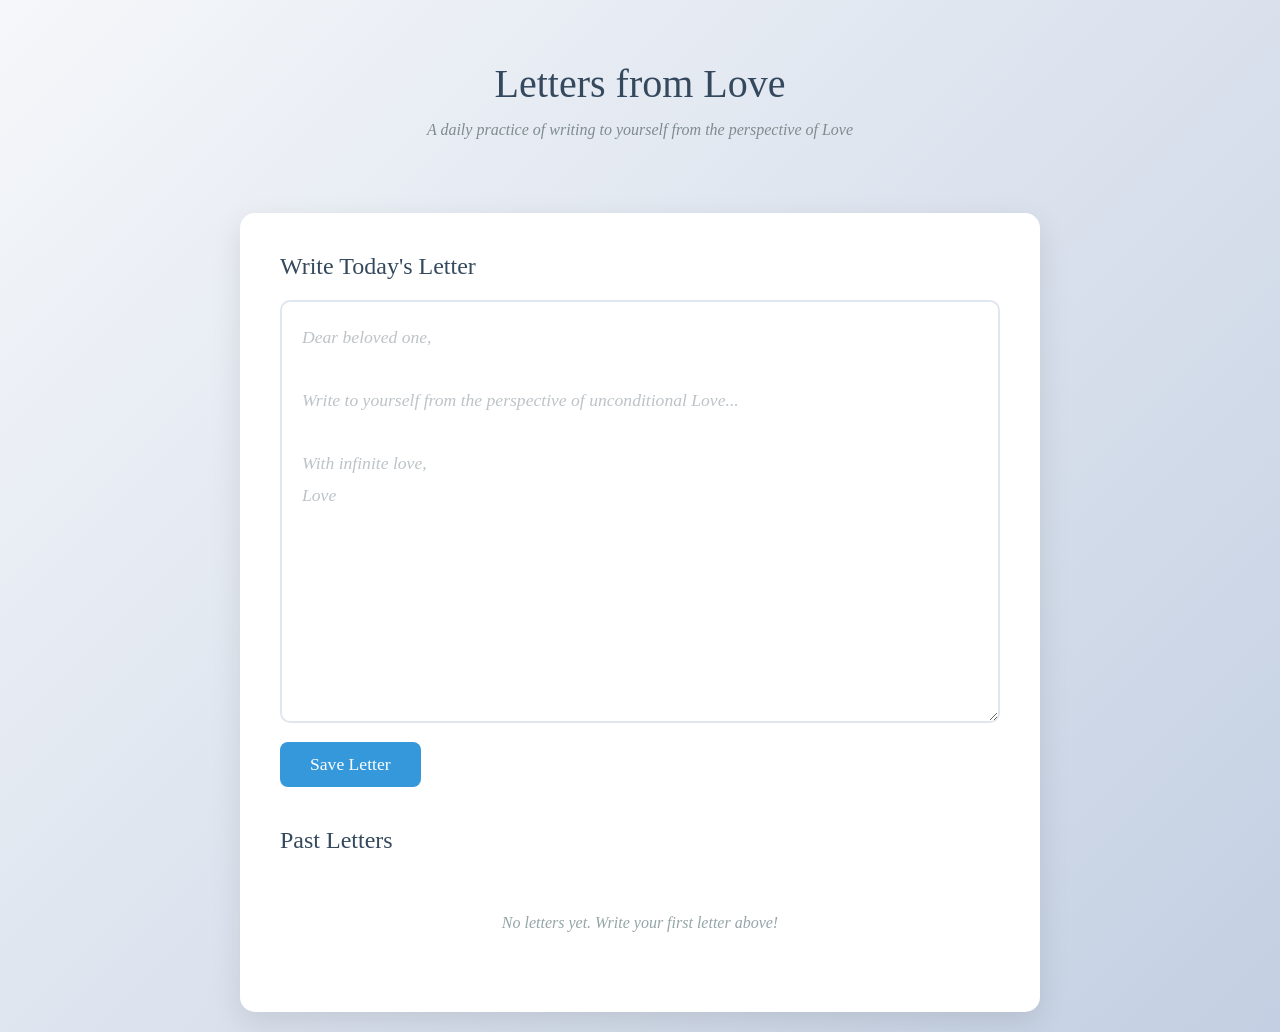
==== index.html @ c93adc35 "Add Letters from Love app - initial implementation Created a simple, calming web app for Elizabeth G" ====
<!DOCTYPE html>
<html lang="en">
<head>
    <meta charset="UTF-8">
    <meta name="viewport" content="width=device-width, initial-scale=1.0">
    <title>Letters from Love - Hushtory</title>
    <link rel="stylesheet" href="style.css">
</head>
<body>
    <div class="container">
        <header>
            <h1>Letters from Love</h1>
            <p class="subtitle">A daily practice of writing to yourself from the perspective of Love</p>
        </header>

        <main>
            <section class="write-section">
                <h2>Write Today's Letter</h2>
                <textarea
                    id="letterInput"
                    placeholder="Dear beloved one,&#10;&#10;Write to yourself from the perspective of unconditional Love...&#10;&#10;With infinite love,&#10;Love"
                    rows="12"
                ></textarea>
                <button id="saveBtn" class="save-btn">Save Letter</button>
            </section>

            <section class="letters-section">
                <h2>Past Letters</h2>
                <div id="lettersList" class="letters-list">
                    <p class="empty-state">No letters yet. Write your first letter above!</p>
                </div>
            </section>
        </main>
    </div>

    <script src="script.js"></script>
</body>
</html>
---- style.css ----
/* Reset and base styles */
* {
    margin: 0;
    padding: 0;
    box-sizing: border-box;
}

body {
    font-family: 'Georgia', 'Times New Roman', serif;
    background: linear-gradient(135deg, #f5f7fa 0%, #c3cfe2 100%);
    min-height: 100vh;
    padding: 20px;
    color: #2c3e50;
}

.container {
    max-width: 800px;
    margin: 0 auto;
}

/* Header */
header {
    text-align: center;
    padding: 40px 20px;
    margin-bottom: 30px;
}

h1 {
    font-size: 2.5em;
    color: #34495e;
    margin-bottom: 10px;
    font-weight: 400;
}

.subtitle {
    font-size: 1em;
    color: #7f8c8d;
    font-style: italic;
    max-width: 600px;
    margin: 0 auto;
    line-height: 1.6;
}

/* Main sections */
main {
    background: white;
    border-radius: 15px;
    padding: 40px;
    box-shadow: 0 10px 30px rgba(0, 0, 0, 0.1);
}

section {
    margin-bottom: 40px;
}

section:last-child {
    margin-bottom: 0;
}

h2 {
    font-size: 1.5em;
    color: #34495e;
    margin-bottom: 20px;
    font-weight: 400;
}

/* Write section */
.write-section textarea {
    width: 100%;
    padding: 20px;
    font-family: 'Georgia', 'Times New Roman', serif;
    font-size: 1.1em;
    line-height: 1.8;
    border: 2px solid #e0e6ed;
    border-radius: 10px;
    resize: vertical;
    transition: border-color 0.3s;
    color: #2c3e50;
}

.write-section textarea:focus {
    outline: none;
    border-color: #3498db;
}

.write-section textarea::placeholder {
    color: #bdc3c7;
    font-style: italic;
}

.save-btn {
    margin-top: 15px;
    padding: 12px 30px;
    font-size: 1.1em;
    background: #3498db;
    color: white;
    border: none;
    border-radius: 8px;
    cursor: pointer;
    transition: background 0.3s;
    font-family: 'Georgia', 'Times New Roman', serif;
}

.save-btn:hover {
    background: #2980b9;
}

.save-btn:active {
    transform: translateY(1px);
}

/* Letters list */
.letters-list {
    display: flex;
    flex-direction: column;
    gap: 20px;
}

.empty-state {
    text-align: center;
    color: #95a5a6;
    font-style: italic;
    padding: 40px;
}

.letter-card {
    background: #f8f9fa;
    border-left: 4px solid #3498db;
    border-radius: 8px;
    padding: 20px;
    transition: transform 0.2s, box-shadow 0.2s;
}

.letter-card:hover {
    transform: translateX(5px);
    box-shadow: 0 4px 12px rgba(0, 0, 0, 0.1);
}

.letter-date {
    font-size: 0.9em;
    color: #7f8c8d;
    margin-bottom: 10px;
    font-weight: bold;
}

.letter-content {
    line-height: 1.8;
    color: #2c3e50;
    white-space: pre-wrap;
    word-wrap: break-word;
}

.delete-btn {
    margin-top: 10px;
    padding: 6px 15px;
    font-size: 0.9em;
    background: #e74c3c;
    color: white;
    border: none;
    border-radius: 5px;
    cursor: pointer;
    transition: background 0.3s;
}

.delete-btn:hover {
    background: #c0392b;
}

/* Responsive */
@media (max-width: 600px) {
    h1 {
        font-size: 2em;
    }

    main {
        padding: 25px;
    }

    header {
        padding: 20px 10px;
    }
}
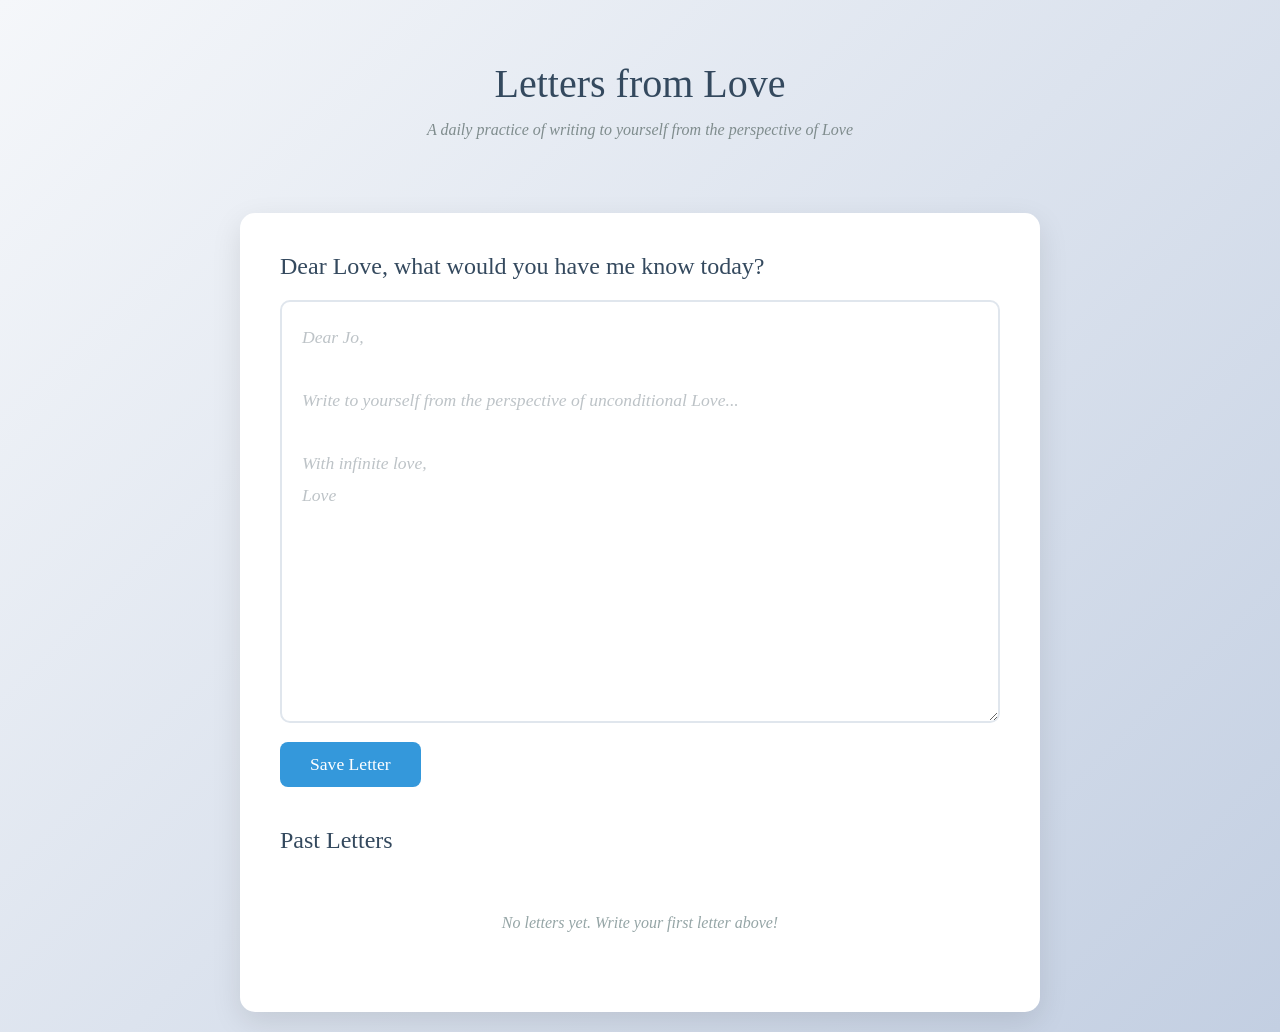
==== commit 3df27402: "Personalize app for Jo - update prompts Updated the prompts to match Elizabeth Gilbert's method more" ====
--- a/index.html
+++ b/index.html
@@ -15,10 +15,10 @@
 
         <main>
             <section class="write-section">
-                <h2>Write Today's Letter</h2>
+                <h2>Dear Love, what would you have me know today?</h2>
                 <textarea
                     id="letterInput"
-                    placeholder="Dear beloved one,&#10;&#10;Write to yourself from the perspective of unconditional Love...&#10;&#10;With infinite love,&#10;Love"
+                    placeholder="Dear Jo,&#10;&#10;Write to yourself from the perspective of unconditional Love...&#10;&#10;With infinite love,&#10;Love"
                     rows="12"
                 ></textarea>
                 <button id="saveBtn" class="save-btn">Save Letter</button>
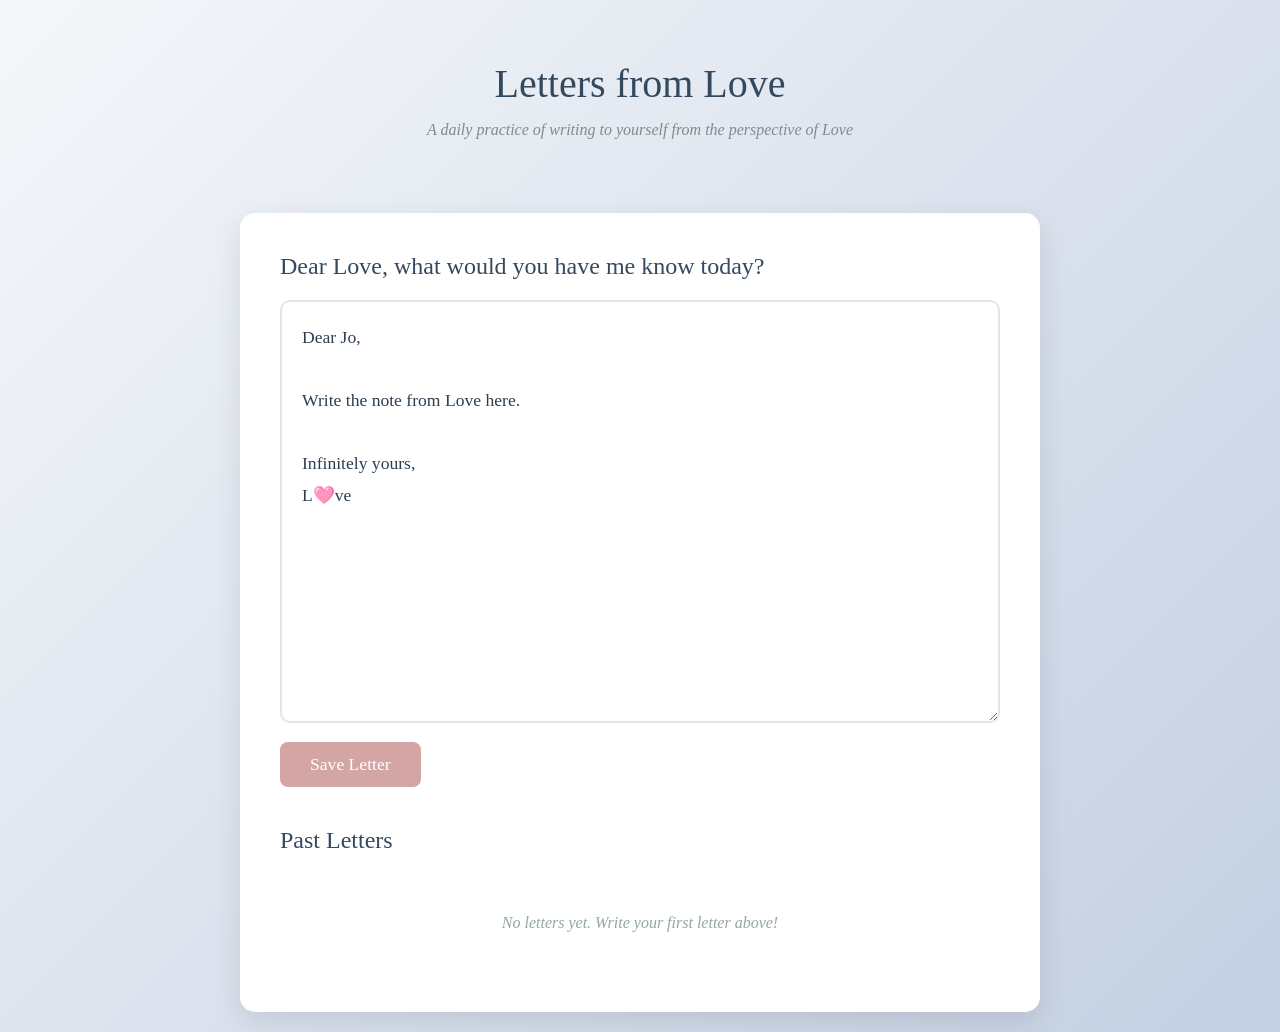
==== commit 7828be00: "Update UI: pre-filled greeting/closing and new button colors Changes: - Pre-fill textarea with "Dear" ====
--- a/index.html
+++ b/index.html
@@ -18,9 +18,13 @@
                 <h2>Dear Love, what would you have me know today?</h2>
                 <textarea
                     id="letterInput"
-                    placeholder="Dear Jo,&#10;&#10;Write to yourself from the perspective of unconditional Love...&#10;&#10;With infinite love,&#10;Love"
                     rows="12"
-                ></textarea>
+                >Dear Jo,
+
+Write the note from Love here.
+
+Infinitely yours,
+L🩷ve</textarea>
                 <button id="saveBtn" class="save-btn">Save Letter</button>
             </section>
 
--- a/style.css
+++ b/style.css
@@ -92,7 +92,7 @@
     margin-top: 15px;
     padding: 12px 30px;
     font-size: 1.1em;
-    background: #3498db;
+    background: #d4a5a5;
     color: white;
     border: none;
     border-radius: 8px;
@@ -102,7 +102,7 @@
 }
 
 .save-btn:hover {
-    background: #2980b9;
+    background: #c08f8f;
 }
 
 .save-btn:active {
@@ -154,7 +154,7 @@
     margin-top: 10px;
     padding: 6px 15px;
     font-size: 0.9em;
-    background: #e74c3c;
+    background: #3498db;
     color: white;
     border: none;
     border-radius: 5px;
@@ -163,7 +163,7 @@
 }
 
 .delete-btn:hover {
-    background: #c0392b;
+    background: #2980b9;
 }
 
 /* Responsive */
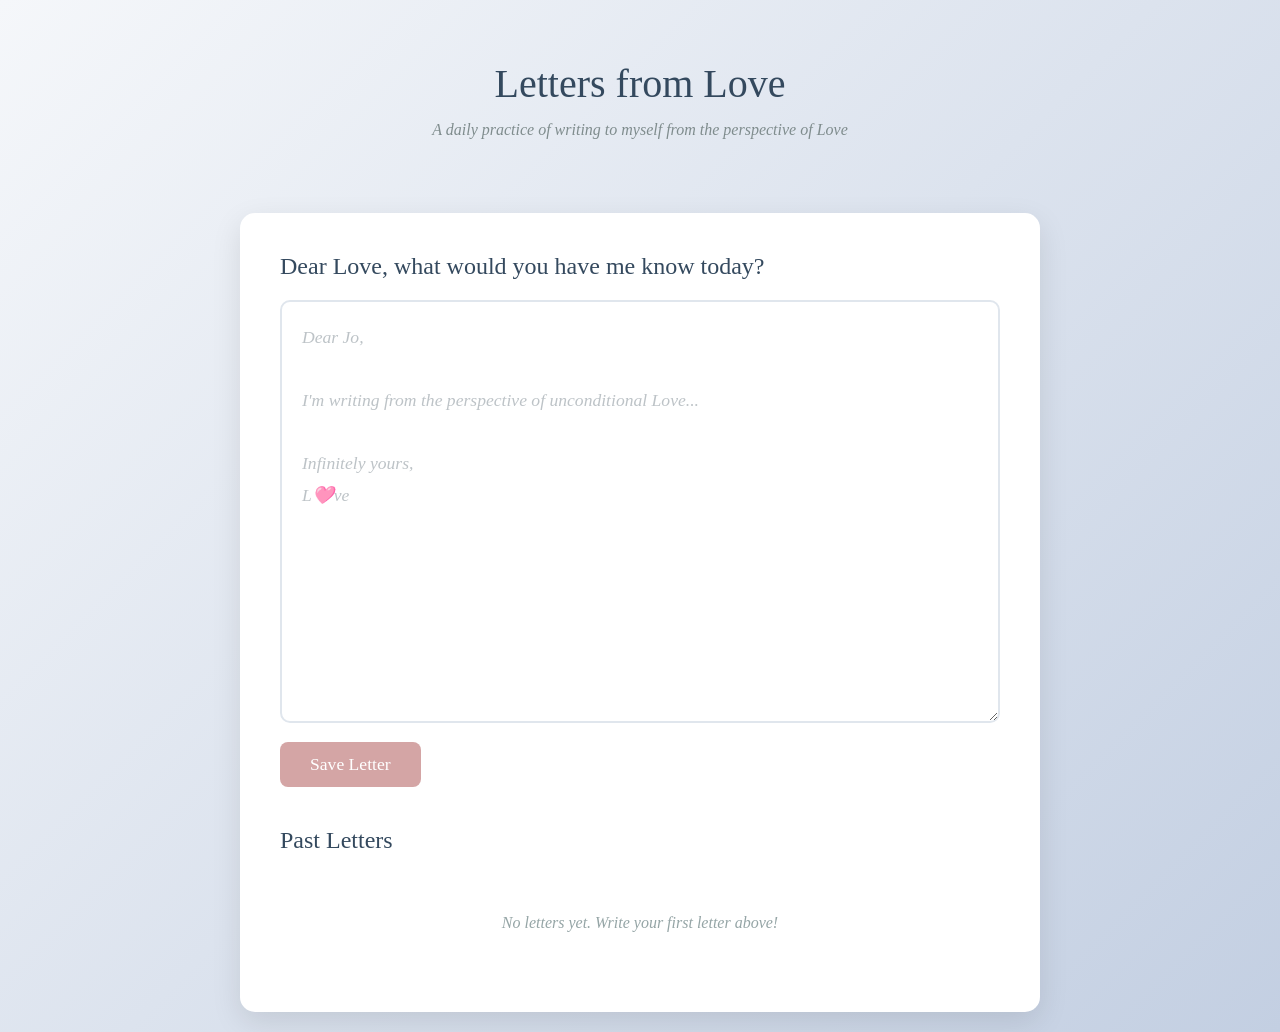
==== commit 3d6ad65e: "Update UI: pre-filled greeting/closing and new button colors" ====
--- a/index.html
+++ b/index.html
@@ -10,7 +10,7 @@
     <div class="container">
         <header>
             <h1>Letters from Love</h1>
-            <p class="subtitle">A daily practice of writing to yourself from the perspective of Love</p>
+            <p class="subtitle">A daily practice of writing to myself from the perspective of Love</p>
         </header>
 
         <main>
@@ -18,13 +18,9 @@
                 <h2>Dear Love, what would you have me know today?</h2>
                 <textarea
                     id="letterInput"
+                    placeholder="Dear Jo,&#10;&#10;I'm writing from the perspective of unconditional Love...&#10;&#10;Infinitely yours,&#10;L🩷ve"
                     rows="12"
-                >Dear Jo,
-
-Write the note from Love here.
-
-Infinitely yours,
-L🩷ve</textarea>
+                ></textarea>
                 <button id="saveBtn" class="save-btn">Save Letter</button>
             </section>
 
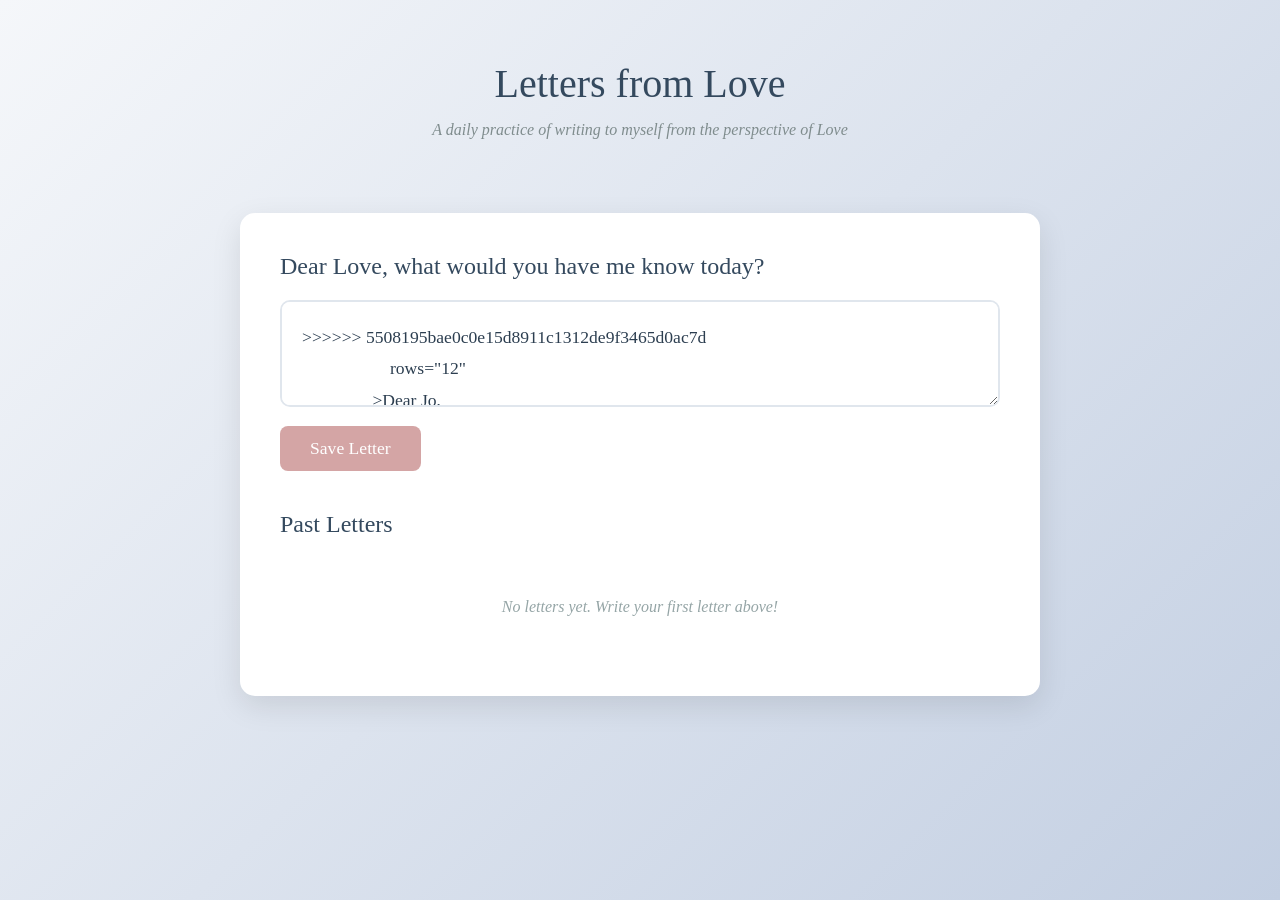
==== commit eba2d30e: "Merge main and resolve conflicts" ====
--- a/index.html
+++ b/index.html
@@ -18,9 +18,17 @@
                 <h2>Dear Love, what would you have me know today?</h2>
                 <textarea
                     id="letterInput"
+<<<<<<< HEAD
                     placeholder="Dear Jo,&#10;&#10;I'm writing from the perspective of unconditional Love...&#10;&#10;Infinitely yours,&#10;L🩷ve"
+=======
+>>>>>>> 5508195bae0c0e15d8911c1312de9f3465d0ac7d
                     rows="12"
-                ></textarea>
+                >Dear Jo,
+
+Write the note from Love here.
+
+Infinitely yours,
+L🩷ve</textarea>
                 <button id="saveBtn" class="save-btn">Save Letter</button>
             </section>
 
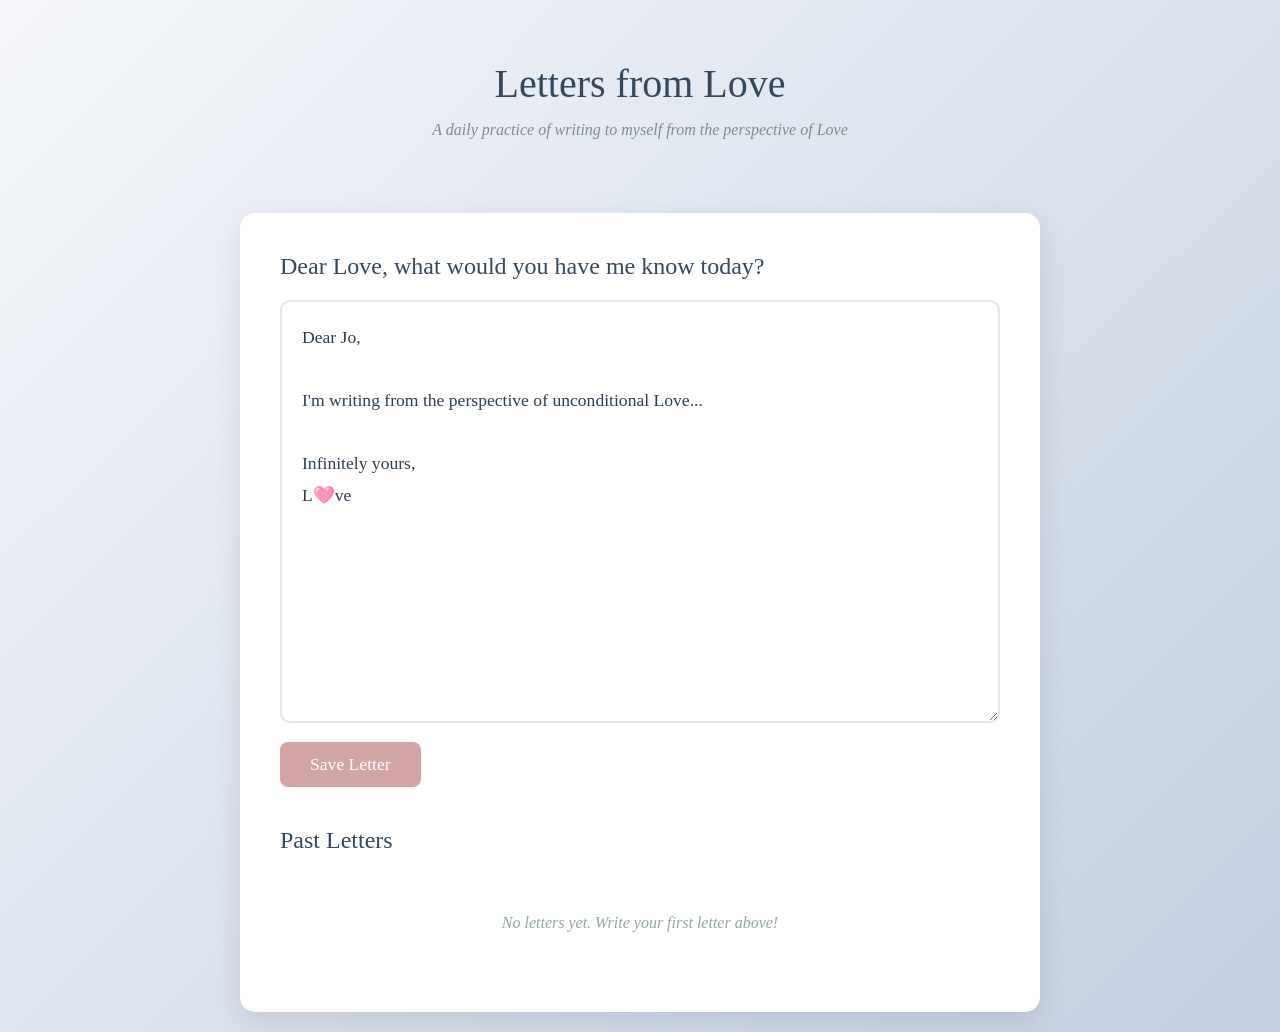
==== commit cf87e2c3: "Fix merge conflict and update greeting text" ====
--- a/index.html
+++ b/index.html
@@ -18,14 +18,10 @@
                 <h2>Dear Love, what would you have me know today?</h2>
                 <textarea
                     id="letterInput"
-<<<<<<< HEAD
-                    placeholder="Dear Jo,&#10;&#10;I'm writing from the perspective of unconditional Love...&#10;&#10;Infinitely yours,&#10;L🩷ve"
-=======
->>>>>>> 5508195bae0c0e15d8911c1312de9f3465d0ac7d
                     rows="12"
                 >Dear Jo,
 
-Write the note from Love here.
+I'm writing from the perspective of unconditional Love...
 
 Infinitely yours,
 L🩷ve</textarea>
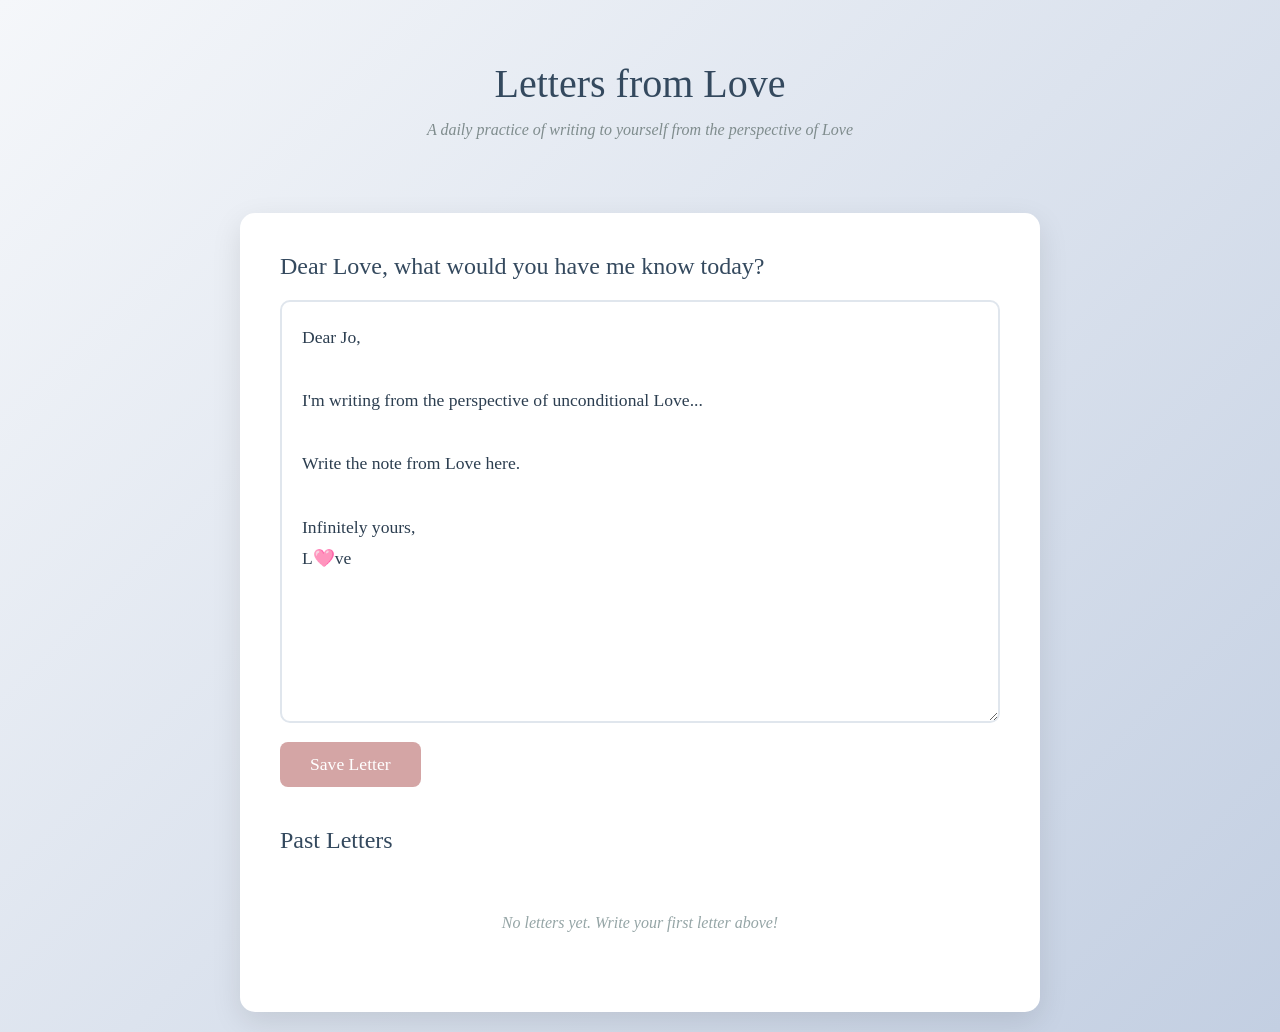
==== commit 3a4dea9d: "Add 'I'm writing from the perspective of unconditional Love' line to template" ====
--- a/index.html
+++ b/index.html
@@ -10,7 +10,7 @@
     <div class="container">
         <header>
             <h1>Letters from Love</h1>
-            <p class="subtitle">A daily practice of writing to myself from the perspective of Love</p>
+            <p class="subtitle">A daily practice of writing to yourself from the perspective of Love</p>
         </header>
 
         <main>
@@ -22,6 +22,8 @@
                 >Dear Jo,
 
 I'm writing from the perspective of unconditional Love...
+
+Write the note from Love here.
 
 Infinitely yours,
 L🩷ve</textarea>
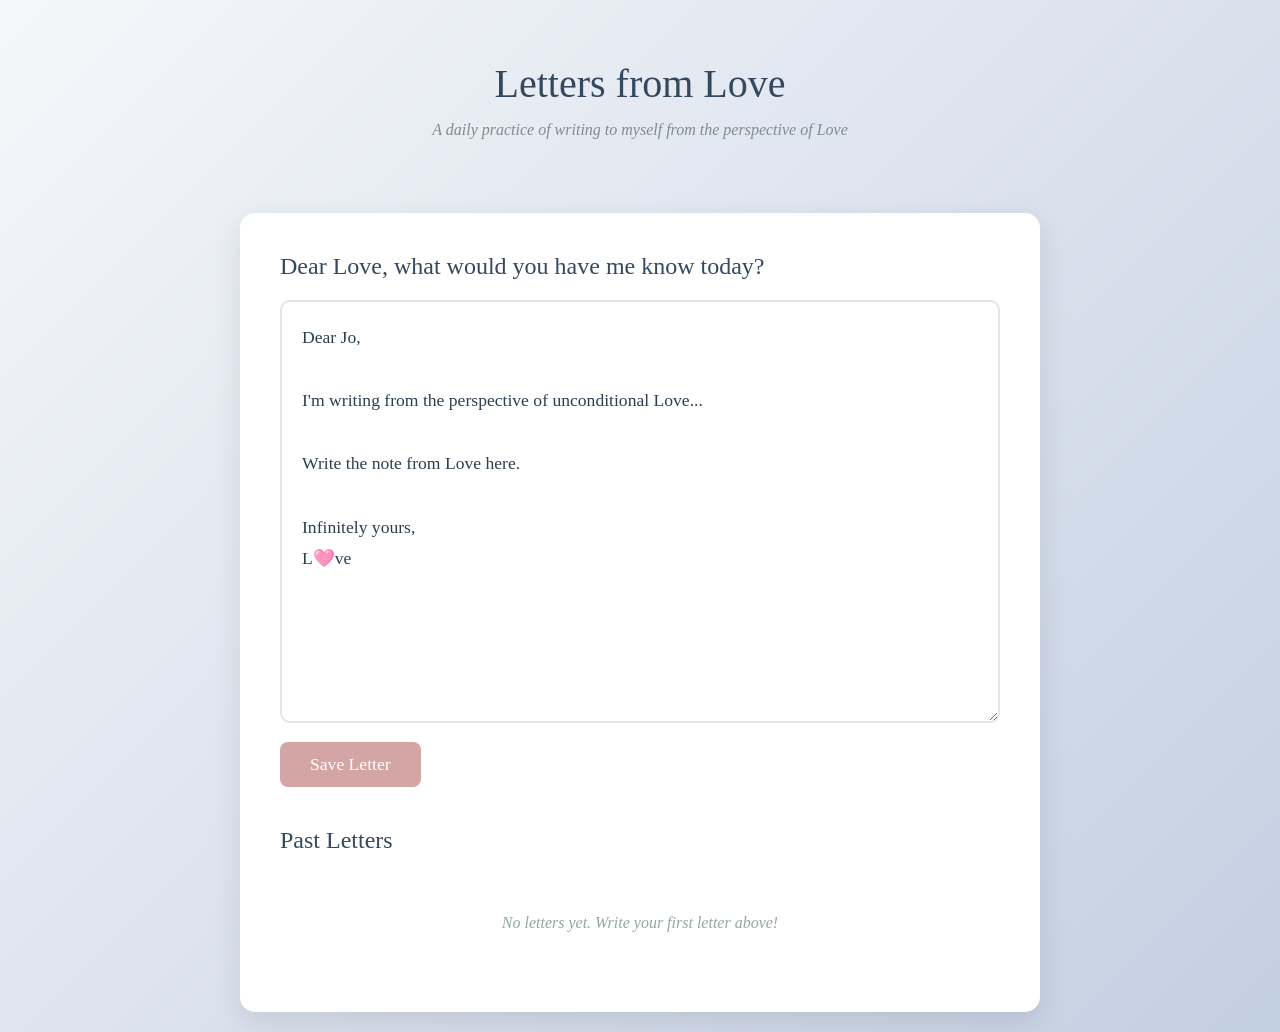
==== commit da7ce77d: "Add 'I'm writing from the perspective of unconditional Love' line to template" ====
--- a/index.html
+++ b/index.html
@@ -10,7 +10,7 @@
     <div class="container">
         <header>
             <h1>Letters from Love</h1>
-            <p class="subtitle">A daily practice of writing to yourself from the perspective of Love</p>
+            <p class="subtitle">A daily practice of writing to myself from the perspective of Love</p>
         </header>
 
         <main>
